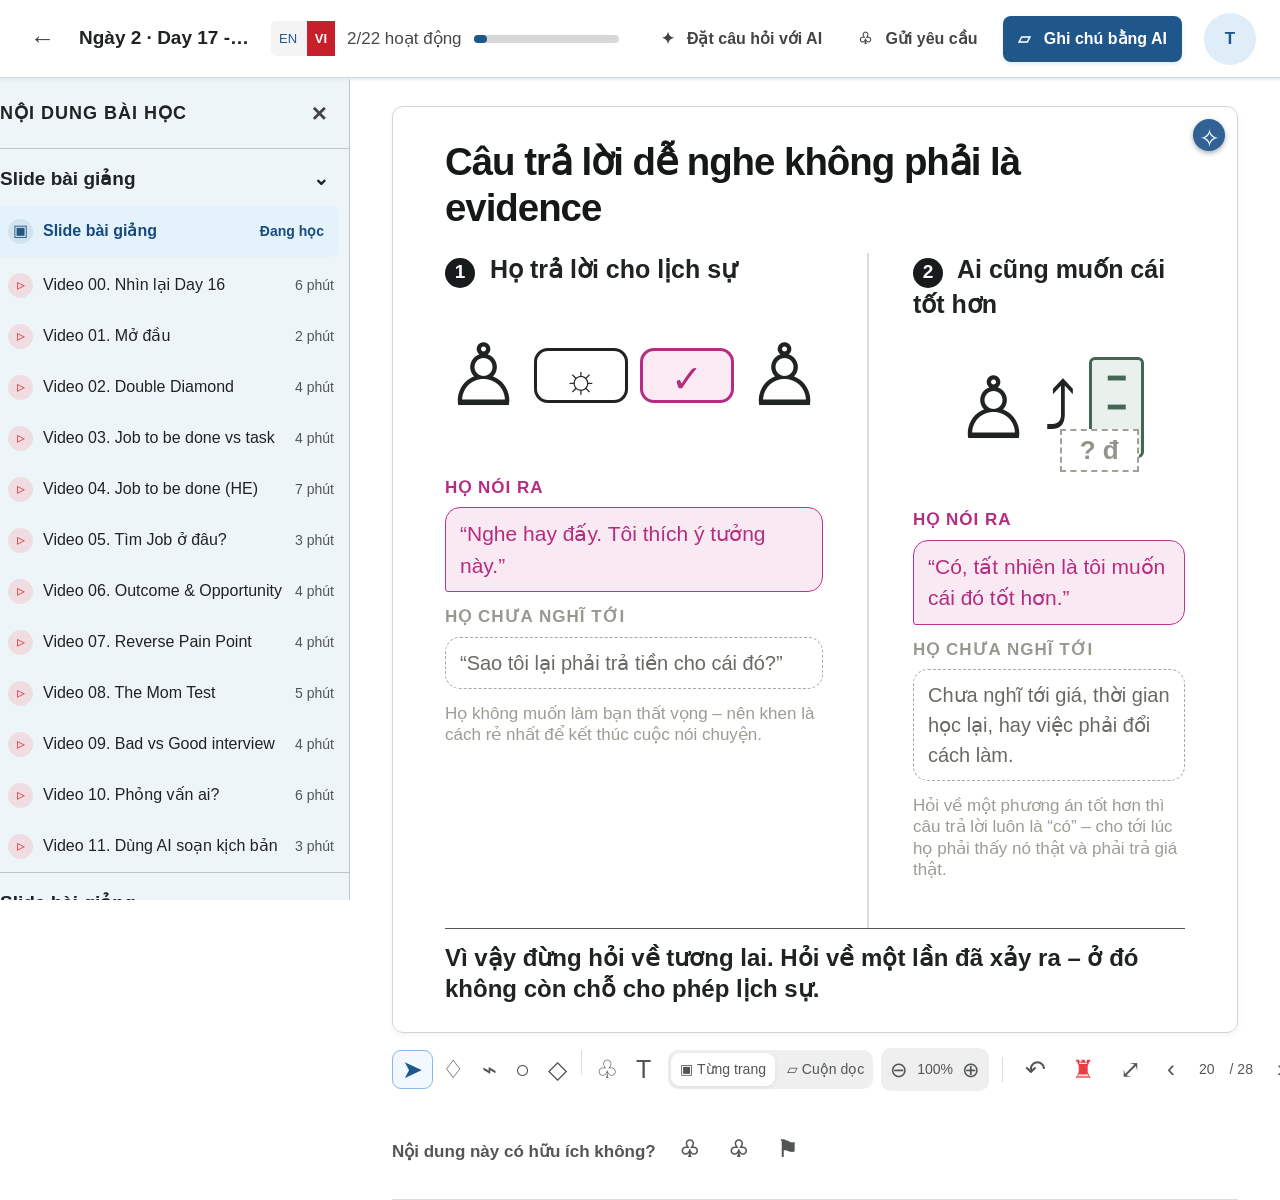
==== prototype/index.html @ ed8252b0 "Add Day 18 prototype and design documentation" ====
<!doctype html>
<html lang="vi">
<head>
  <meta charset="utf-8">
  <meta name="viewport" content="width=device-width, initial-scale=1">
  <title>VLearn · Ghi chú bằng AI</title>
  <link rel="stylesheet" href="styles.css">
</head>
<body>
  <header class="topbar">
    <button class="header-back" data-action="reset" aria-label="Quay lại">←</button>
    <a class="brand" href="#" data-action="reset">Ngày 2 · Day 17 - Track 1 - Product Discovery: Finding and Validatin...</a>
    <div class="header-actions"><span class="languages">EN <b>VI</b></span><span>2/22 hoạt động</span><span class="progress"><i></i></span><button data-action="ask-ai">✦ &nbsp; Đặt câu hỏi với AI</button><button data-action="request">♧ &nbsp; Gửi yêu cầu</button><button class="ai-notes-header" data-action="start-ai">▱ &nbsp; Ghi chú bằng AI</button><span class="avatar">T</span></div>
  </header>
  <aside class="lesson-sidebar"><div class="sidebar-title">NỘI DUNG BÀI HỌC <button data-action="sidebar" aria-label="Đóng danh mục">×</button></div><h3>Slide bài giảng <span>⌄</span></h3><div class="lesson-item selected"><span class="lesson-icon">▣</span><strong>Slide bài giảng</strong><small>Đang học</small></div><div id="lesson-list"></div><div class="sidebar-section">Slide bài giảng <span>›</span></div><div class="sidebar-section">Slide bài giảng <span>›</span></div><div class="sidebar-section">⚗ Track 1 - Day 17 – Finding and...</div></aside>
  <div class="learning-workspace">
    <article class="slide-page">
      <button class="slide-ai" data-action="ask-ai" aria-label="Đặt câu hỏi về slide với AI">✧</button>
      <h2>Câu trả lời dễ nghe không phải là evidence</h2>
      <div class="slide-columns">
        <section><h3><b>1</b> Họ trả lời cho lịch sự</h3><div class="illustration conversation"><span class="person">♙</span><span class="bubble">☼</span><span class="bubble pink">✓</span><span class="person">♙</span></div><h4>HỌ NÓI RA</h4><div class="quote">“Nghe hay đấy. Tôi thích ý tưởng này.”</div><h4 class="muted-heading">HỌ CHƯA NGHĨ TỚI</h4><div class="unspoken">“Sao tôi lại phải trả tiền cho cái đó?”</div><p>Họ không muốn làm bạn thất vọng – nên khen là cách rẻ nhất để kết thúc cuộc nói chuyện.</p></section>
        <section><h3><b>2</b> Ai cũng muốn cái tốt hơn</h3><div class="illustration improvement"><span class="person">♙</span><span class="arrow">⤴</span><span class="document">━<br>━<br>━</span><span class="question-mark">? đ</span></div><h4>HỌ NÓI RA</h4><div class="quote">“Có, tất nhiên là tôi muốn cái đó tốt hơn.”</div><h4 class="muted-heading">HỌ CHƯA NGHĨ TỚI</h4><div class="unspoken">Chưa nghĩ tới giá, thời gian học lại, hay việc phải đổi cách làm.</div><p>Hỏi về một phương án tốt hơn thì câu trả lời luôn là “có” – cho tới lúc họ phải thấy nó thật và phải trả giá thật.</p></section>
      </div><footer>Vì vậy đừng hỏi về tương lai. Hỏi về một lần đã xảy ra – ở đó không còn chỗ cho phép lịch sự.</footer>
    </article>
    <div class="slide-toolbar"><div class="drawing-tools"><button class="tool active" title="Chọn">➤</button><button class="tool" title="Bút">♢</button><button class="tool" title="Highlight">⌁</button><button class="tool" title="Hình tròn">○</button><button class="tool" title="Tẩy">◇</button><span class="divider"></span><button class="tool">♧</button><button class="tool">T</button></div><div class="view-switch"><button class="active">▣ Từng trang</button><button>▱ Cuộn dọc</button></div><div class="zoom"><button data-action="zoom-out">⊖</button><span id="zoom-label">100%</span><button data-action="zoom-in">⊕</button></div><span class="divider"></span><button class="tool" data-action="undo">↶</button><button class="tool trash" data-action="clear">♜</button><button class="tool" data-action="fullscreen">⤢</button><div class="pagination"><button data-action="prev">‹</button><span id="page-label">20</span><span>/ 28</span><button data-action="next">›</button><button class="tool">⊞</button></div><button class="notebook-button" data-action="notes">▱ Sổ ghi chú</button></div>
    <div class="helpful">Nội dung này có hữu ích không? <button data-action="like">♧</button><button data-action="dislike">♧</button><button data-action="flag">⚑</button></div>
  </div>
  <div class="notes-backdrop" data-action="close-notes"></div>
  <main class="shell notes-panel">
    <div class="notes-heading"><strong>▱ Sổ ghi chú</strong><button data-action="close-notes" aria-label="Đóng sổ ghi chú">×</button></div>
    <nav class="notebook-tabs" aria-label="Sổ ghi chú"><button data-action="library">Ghi chú đã lưu <span id="saved-count">0</span></button><button data-action="start-ai">✦ Tạo ghi chú bằng AI</button></nav>
    <section id="library" class="screen" aria-labelledby="library-title">
      <p class="eyebrow">Kho ghi chú cá nhân</p><h1 id="library-title">Ghi chú đã lưu</h1>
      <p class="lede">Xem lại những điều đã học, câu hỏi còn mở và nguồn bài học.</p>
      <input id="note-search" class="note-search" type="search" placeholder="Tìm theo tên bài hoặc nội dung" aria-label="Tìm ghi chú">
      <div id="saved-notes"></div>
    </section>
    <section id="saved-detail" class="screen" aria-labelledby="saved-title">
      <button class="back" data-action="library">← Ghi chú đã lưu</button><p class="eyebrow">Ghi chú cá nhân</p>
      <h1 id="saved-title"></h1><p id="saved-meta" class="saved-meta"></p><div id="saved-content"></div>
      <div class="actions"><button class="secondary" data-action="export-note">Tải bản Markdown</button><button class="primary" data-action="update-note">Lưu chỉnh sửa</button></div>
    </section>
    <section id="context-screen" class="screen active" aria-labelledby="context-title">
      <p class="eyebrow">Bài học vừa hoàn thành</p>
      <h1 id="context-title">AI Agent: Lập kế hoạch và sử dụng công cụ</h1>
      <p class="lede">Bạn đã để lại 4 dấu vết trong bài. Hãy tạo một ghi chú đủ ngữ cảnh để có thể tìm và dùng lại sau này.</p>

      <div class="notice neutral">
        <strong>Dấu vết AI sẽ dùng để tạo ghi chú</strong>
        <span>2 highlights · 1 điểm chưa hiểu · 1 câu hỏi cá nhân</span>
      </div>

      <div class="trace-list" aria-label="Dấu vết học tập">
        <article class="trace" data-trace="goal">
          <div><span class="tag highlight">Highlight</span><strong>Goal cho biết kết quả agent cần đạt, không phải từng bước phải làm.</strong></div>
          <small>Nguồn: Phần 1 · Goal và plan</small>
        </article>
        <article class="trace" data-trace="tool">
          <div><span class="tag highlight">Highlight</span><strong>Tool chỉ nên được gọi khi action có liên quan và điều kiện đầu vào đã đủ.</strong></div>
          <small>Nguồn: Phần 2 · Tool use</small>
        </article>
        <article class="trace" data-trace="unclear">
          <div><span class="tag unclear">Chưa hiểu</span><strong>Khi nào agent nên lập lại kế hoạch?</strong></div>
          <small>Nguồn: Phần 3 · Recovery</small>
        </article>
        <article class="trace" data-trace="question">
          <div><span class="tag question">Câu hỏi</span><strong>Làm sao để người dùng biết agent đang dựa vào bằng chứng nào?</strong></div>
          <small>Ghi chú cá nhân</small>
        </article>
      </div>

      <button class="primary" data-action="start-ai">✦ Tạo ghi chú bằng AI</button>
    </section>

    <section id="c-offer" class="screen" aria-labelledby="c-offer-title">
      <button class="back" data-action="home">← Về bối cảnh chung</button>
      <p class="eyebrow">1. Tạo nháp → 2. Kiểm tra → 3. Lưu vào Sổ ghi chú</p>
      <h1 id="c-offer-title">Tạo bản nháp ghi chú bằng AI?</h1>
      <div class="notice caution"><strong>AI sẽ dùng nội dung bài và cả 4 dấu vết.</strong><span>Bản nháp có thể nhóm sai, bỏ sót hoặc suy luận ngoài ý bạn. AI sẽ không tự lưu.</span></div>
      <ul class="data-list"><li>Nội dung bài học hiện tại</li><li>2 highlights</li><li>1 điểm “Chưa hiểu”</li><li>1 câu hỏi cá nhân</li></ul>
      <div class="actions"><button class="secondary" data-action="home">Bỏ qua</button><button class="primary" data-action="c-generate">Tạo bản nháp</button></div>
    </section>

    <section id="c-review" class="screen" aria-labelledby="c-review-title">
      <button class="back" data-action="c-back">← Quay lại</button>
      <p class="eyebrow">Bước 2 · Kiểm tra và lưu</p>
      <h1 id="c-review-title">Kiểm tra bản nháp trước khi lưu</h1>
      <div class="notice neutral"><strong>Bản nháp do AI tạo · chưa được lưu</strong><span>Đối chiếu nguồn và sửa những phần không đúng ý bạn.</span></div>
      <div class="note-block">
        <label>Tóm tắt <textarea>AI Agent nhận một goal, lập kế hoạch và gọi công cụ phù hợp để đạt kết quả. Khi gặp lỗi, agent luôn phải lập lại toàn bộ kế hoạch.</textarea></label>
        <button class="source" data-source="Phần 1 · Goal và plan; Phần 2 · Tool use">Xem 2 nguồn</button>
      </div>
      <div class="note-block uncertain">
        <label>Điểm cần kiểm tra <textarea>Agent luôn phải lập lại toàn bộ kế hoạch khi gặp lỗi.</textarea></label>
        <span class="warning">AI suy luận · nguồn không khẳng định “luôn luôn”</span>
        <button class="source" data-source="Phần 3 · Recovery">Xem nguồn</button>
      </div>
      <div class="note-block">
        <label>Câu hỏi tiếp theo <textarea>Làm sao để hiển thị bằng chứng mà agent đang sử dụng?</textarea></label>
        <button class="source" data-source="Ghi chú cá nhân của bạn">Xem nguồn</button>
      </div>
      <div class="actions"><button class="secondary" data-action="c-regenerate">Tạo lại với phạm vi hẹp hơn</button><button class="danger" data-action="discard">Hủy bản nháp</button><button class="primary" data-action="save">Xác nhận và lưu</button></div>
    </section>

    <section id="result" class="screen result" aria-labelledby="result-title">
      <span class="success-mark">✓</span><h1 id="result-title">Đã lưu ghi chú</h1>
      <p>Bản gốc và các dấu vết học tập vẫn được giữ nguyên.</p>
      <button class="primary" data-action="view-saved">Xem ghi chú vừa lưu</button>
      <button class="secondary" data-action="library">Mở kho ghi chú</button>
      <button class="secondary" data-action="close-notes">Tiếp tục học</button>
    </section>
  </main>

  <dialog id="source-dialog"><h2>Nguồn của nội dung</h2><p id="source-text"></p><button class="primary" data-action="close-dialog">Đóng</button></dialog>
  <div id="toast" role="status" aria-live="polite"></div>
  <script src="app.js"></script>
</body>
</html>
---- prototype/styles.css ----
:root { color-scheme: light; --ink:#172033; --muted:#62708a; --line:#dbe2ee; --panel:#fff; --bg:#f4f7fb; --blue:#3157d5; --blue-soft:#edf2ff; --amber:#8a5700; --amber-soft:#fff7df; --red:#aa2f3d; --green:#187653; }
* { box-sizing:border-box; }
body { margin:0; font:16px/1.5 Inter, ui-sans-serif, system-ui, -apple-system, sans-serif; color:var(--ink); background:var(--bg); }
button,input,textarea { font:inherit; }
button { cursor:pointer; }
.topbar { height:64px; display:flex; align-items:center; justify-content:space-between; padding:0 24px; background:#fff; border-bottom:1px solid var(--line); }
.brand { color:var(--ink); font-weight:800; text-decoration:none; }
.prototype-badge,.tag { border-radius:999px; padding:4px 10px; font-size:12px; font-weight:700; }
.prototype-badge { background:#eef1f6; color:var(--muted); }
.shell { width:min(860px, calc(100% - 32px)); margin:40px auto 80px; }
.screen { display:none; }
.screen.active { display:block; }
.eyebrow { color:var(--blue); font-size:13px; font-weight:800; letter-spacing:.08em; text-transform:uppercase; }
h1 { font-size:clamp(28px, 5vw, 44px); line-height:1.15; margin:8px 0 14px; }
.lede { color:var(--muted); font-size:18px; max-width:700px; }
.notice { display:flex; flex-direction:column; gap:3px; margin:24px 0; padding:16px 18px; border-radius:14px; }
.notice.neutral { background:var(--blue-soft); border:1px solid #cbd8ff; }
.notice.caution { background:var(--amber-soft); border:1px solid #f0d483; color:#60420a; }
.trace-list,.check-list { display:grid; gap:12px; }
.trace,.check-item,.note-block { background:var(--panel); border:1px solid var(--line); border-radius:14px; padding:16px; box-shadow:0 8px 22px rgba(29,48,90,.05); }
.trace div { display:flex; align-items:flex-start; gap:10px; }
.trace small,.option-card small { display:block; color:var(--muted); margin-top:6px; }
.tag.highlight { color:#3157d5; background:#edf2ff; }
.tag.unclear { color:#8a5700; background:#fff1c2; }
.tag.question { color:#6e36a7; background:#f3eaff; }
.option-picker { display:grid; gap:12px; border:0; padding:0; margin-top:30px; }
.option-picker legend { font-size:18px; font-weight:800; margin-bottom:12px; }
.option-card { display:flex; gap:16px; text-align:left; padding:18px; background:#fff; border:1px solid var(--line); border-radius:16px; color:var(--ink); }
.option-card:hover,.option-card:focus-visible { border-color:var(--blue); box-shadow:0 0 0 3px #dce5ff; }
.option-letter { display:grid; place-items:center; min-width:42px; height:42px; border-radius:12px; color:#fff; background:var(--blue); font-weight:900; }
.back { border:0; background:transparent; color:var(--blue); padding:0; margin-bottom:18px; }
.check-item { display:flex; align-items:flex-start; gap:12px; }
.check-item input { width:19px; height:19px; margin-top:3px; }
.primary,.secondary,.danger { border-radius:11px; padding:11px 16px; font-weight:750; }
.primary { border:1px solid var(--blue); background:var(--blue); color:#fff; }
.secondary { border:1px solid var(--line); background:#fff; color:var(--ink); }
.danger { border:1px solid #ecc7cc; background:#fff5f6; color:var(--red); }
#b-select > .primary { margin-top:20px; }
.note-block { margin:12px 0; }
.note-block.uncertain { border-color:#e8c76c; }
.note-block label { display:grid; gap:8px; font-weight:800; }
.note-block input,.note-block textarea,.clarify { width:100%; border:1px solid var(--line); border-radius:9px; padding:11px; color:var(--ink); background:#fbfcfe; }
.note-block textarea { min-height:82px; resize:vertical; }
.source { border:0; background:transparent; color:var(--blue); padding:8px 0 0; }
.warning { display:block; color:var(--amber); font-size:13px; font-weight:750; margin:8px 0; }
.actions { display:flex; flex-wrap:wrap; justify-content:flex-end; gap:10px; margin-top:22px; }
.data-list { background:#fff; border:1px solid var(--line); border-radius:14px; padding:16px 16px 16px 42px; }
.result { text-align:center; padding-top:80px; }
.success-mark { display:grid; place-items:center; width:64px; height:64px; margin:0 auto; border-radius:50%; background:#e3f6ee; color:var(--green); font-size:32px; font-weight:900; }
dialog { width:min(480px, calc(100% - 32px)); border:0; border-radius:16px; padding:24px; box-shadow:0 24px 80px rgba(15,29,60,.24); }
dialog::backdrop { background:rgba(16,26,46,.45); }
#toast { position:fixed; right:20px; bottom:20px; padding:12px 16px; border-radius:10px; background:#172033; color:#fff; opacity:0; transform:translateY(12px); transition:.2s; pointer-events:none; }
#toast.show { opacity:1; transform:translateY(0); }
@media (max-width:600px) { .topbar { padding:0 16px; } .shell { margin-top:24px; } .actions > button { width:100%; } }

/* VLearn lesson player, reconstructed from the supplied reference. */
.ai-entry { display:flex; align-items:center; gap:18px; background:#f0f7ff; border:1px solid #c7dbef; border-radius:12px; padding:22px 26px; margin:0 auto 22px; max-width:1460px; }
.ai-entry-icon { display:grid; place-items:center; width:52px; height:52px; flex-shrink:0; border-radius:14px; background:#dceafa; color:#20578b; font-size:30px; }
.completed-label { color:#28725c; font-size:11px; letter-spacing:.07em; font-weight:700; }.ai-entry h2 { font-size:22px; margin:4px 0; }.ai-entry p { color:#59697b; font-size:14px; margin:0; }.ai-entry>.primary { margin-left:auto; flex-shrink:0; padding:14px 20px; font-size:16px; }.ai-entry>.primary span { margin-left:12px; }
@media(max-width:1000px) { .ai-entry { flex-wrap:wrap; }.ai-entry>.primary { width:100%; margin:0; } }
.notebook-tabs { display:flex; gap:8px; margin-bottom:24px; }.notebook-tabs button { padding:10px 14px; border:1px solid #d6dadd; border-radius:8px; background:#f0f6fb; color:#20578b; }.notebook-tabs span { padding:2px 7px; background:#dcebf7; border-radius:12px; margin-left:5px; }
.note-search { width:100%; padding:12px; border:1px solid #d6dadd; border-radius:9px; margin:8px 0 18px; }.saved-note-card { display:block; width:100%; text-align:left; padding:18px; border:1px solid #d6dadd; border-radius:12px; background:white; margin-bottom:12px; }.saved-note-card strong { display:block; font-size:17px; color:#202323; }.saved-note-card small,.saved-meta { display:block; color:#727779; margin-top:8px; font-size:13px; }.saved-note-card p { color:#555; line-height:1.5; }.saved-note-card span { color:#20578b; font-size:14px; }.empty-library { padding:32px 20px; text-align:center; color:#727779; border:1px dashed #cad3db; border-radius:12px; }.result>button { margin:6px; }
:root { --blue:#20578b; --blue-soft:#edf5fb; --ink:#202323; --muted:#727779; --line:#d6dadd; --bg:#fff; }
body { font-family:Arial, Helvetica, sans-serif; overflow-x:hidden; }
button { transition:background .15s; }
button:hover { filter:brightness(.97); }
.topbar { height:78px; position:fixed; inset:0 0 auto; z-index:20; gap:18px; padding:0 24px; box-shadow:0 1px 3px #d7dfe7; }
.header-back { background:none; border:0; font-size:25px; color:#444; }
.brand { font-size:19px; overflow:hidden; text-overflow:ellipsis; white-space:nowrap; flex:1; }
.header-actions { display:flex; align-items:center; gap:12px; white-space:nowrap; color:#494949; font-size:17px; }
.header-actions button { background:none; border:0; font-weight:600; color:#444; font-size:16px; margin-left:12px; }
.header-actions .ai-notes-header { background:#20578b; color:#fff; padding:11px 15px; border-radius:8px; margin-left:8px; box-shadow:0 2px 4px #20578b20; }
.header-actions .ai-notes-header:hover { background:#17446e; }
.languages { background:#f4f4f4; border-radius:5px; color:#245c91; font-size:13px; padding-left:8px; }
.languages b { display:inline-block; background:#c7202b; color:white; padding:8px; margin-left:6px; }
.progress { width:145px; height:8px; background:#d8d8d8; border-radius:10px; margin-right:12px; }
.progress i { display:block; width:9%; height:100%; background:#20578b; border-radius:10px; }
.avatar { display:grid; place-items:center; width:52px; height:52px; border-radius:50%; background:#dfedf9; color:#20578b; font-weight:700; margin-left:10px; }
.lesson-sidebar { position:fixed; left:0; top:79px; bottom:0; width:350px; background:#eef5f8; border-right:1px solid #bfc7ca; overflow:auto; z-index:10; scrollbar-color:#b2b8b9 transparent; scrollbar-width:thin; }
.sidebar-title { display:flex; justify-content:space-between; align-items:center; padding:14px 16px 14px 0; font-size:18px; letter-spacing:1px; font-weight:800; border-bottom:1px solid #bcc6ca; }
.sidebar-title button,.notes-heading button { border:0; background:none; font-size:26px; color:#444; }
.lesson-sidebar h3 { margin:0; padding:16px 20px 12px 0; font-size:19px; }
.lesson-sidebar h3 span,.sidebar-section span { float:right; }
.lesson-item { display:flex; align-items:center; gap:10px; padding:13px 15px 13px 8px; font-size:16px; white-space:nowrap; }
.lesson-item .lesson-name { overflow:hidden; text-overflow:ellipsis; flex:1; }
.lesson-item small { margin-left:auto; font-size:14px; color:#505659; }
.lesson-icon { display:grid; place-items:center; width:25px; height:25px; border-radius:50%; background:#efdde1; color:#e4414c; flex-shrink:0; }
.selected { margin:0 10px 3px 0; background:#e4f2fc; border-radius:0 8px 8px 0; color:#174b7e; }
.selected .lesson-icon { color:#245781; background:#d1e3ee; }
.selected small { color:#174b7e; font-weight:bold; }
.sidebar-section { border-top:1px solid #bac5ca; padding:16px 22px 16px 0; font-size:19px; font-weight:700; }
.learning-workspace { margin:78px 0 0 350px; padding:28px 42px 0; }
.slide-page { position:relative; border:1px solid #d5d5d5; border-radius:11px; padding:32px 52px 28px; box-shadow:0 2px 6px #0000000c; max-width:1460px; margin:auto; }
.slide-page h2 { font-size:clamp(28px,3vw,47px); line-height:1.2; letter-spacing:-1px; margin:0 0 22px; color:#151818; }
.slide-ai { position:absolute; right:12px; top:12px; width:32px; height:32px; border:0; border-radius:50%; background:#306296; color:#fff; font-size:25px; box-shadow:0 2px 5px #aaa; }
.slide-columns { display:grid; grid-template-columns:1fr 1fr; gap:44px; }
.slide-columns section+section { border-left:2px solid #deded9; padding-left:44px; }
.slide-columns h3 { font-size:25px; line-height:1.3; margin:0; }
.slide-columns h3 b { display:inline-grid; place-items:center; width:30px; height:30px; background:#171b1c; color:white; border-radius:50%; font-size:19px; margin-right:8px; }
.illustration { height:175px; display:flex; align-items:center; justify-content:center; gap:12px; position:relative; }
.person { font-size:86px; font-weight:normal; line-height:1; }
.bubble { border:3px solid #222; border-radius:14px; width:94px; height:55px; display:grid; place-items:center; font-size:38px; }
.bubble.pink { border-color:#b62c80; background:#f9eaf3; color:#b62c80; }
.arrow { font-size:65px; }.document { border:3px solid #426752; border-radius:6px; background:#eaf1ed; color:#426752; padding:4px 16px; font-size:29px; line-height:1; }
.question-mark { position:absolute; bottom:23px; right:17%; border:2px dashed #a0a097; color:#92958b; background:white; padding:0 18px; font-size:26px; font-weight:700; }
.slide-columns h4 { font-size:17px; color:#b62c80; letter-spacing:1px; margin:12px 0 7px; }
.quote { background:#f9e9f3; border:1.5px solid #be348a; border-radius:15px 15px 15px 3px; padding:10px 14px; color:#b62c80; font-size:21px; }
.slide-columns .muted-heading { color:#97998f; }
.unspoken { border:1.5px dashed #a8aaa0; border-radius:15px; padding:10px 14px; font-size:20px; color:#686b63; min-height:51px; }
.slide-columns p { color:#9b9e93; font-size:17px; line-height:1.25; margin:14px 0 48px; }
.slide-page footer { border-top:1.5px solid #565959; padding-top:13px; font-size:24px; font-weight:700; line-height:1.3; }
.slide-toolbar { display:flex; align-items:center; gap:8px; max-width:1460px; margin:12px auto 0; white-space:nowrap; color:#555; }
.slide-toolbar button,.helpful button { background:none; border:0; color:#515555; padding:6px 9px; font-size:17px; }
.drawing-tools { display:flex; }.slide-toolbar .tool { font-size:25px; line-height:1; }.tool.active { border:1px solid #83b9eb; background:#f1f8ff; border-radius:9px; color:#20578b; }
.divider { height:25px; border-left:1px solid #ddd; margin:0 5px; }.view-switch,.zoom { background:#efeff0; border-radius:10px; display:flex; align-items:center; }.view-switch button { font-size:14px; }.view-switch .active { background:white; border-radius:9px; margin:3px; box-shadow:0 1px 4px #ddd; }.zoom button { font-size:21px; }.zoom span { font-size:14px; }.slide-toolbar .trash { color:#eb3b45; }.pagination { display:flex; align-items:center; gap:15px; margin-left:auto; font-size:14px; }.pagination button { font-size:24px; }.slide-toolbar .notebook-button { font-size:15px; margin-left:6px; }
.helpful { padding:26px 0; margin-top:7px; border-bottom:1px solid #ddd; color:#555; font-size:17px; font-weight:600; }.helpful button { font-size:23px; margin-left:10px; }
.notes-backdrop { display:none; position:fixed; inset:78px 0 0; background:#132b4326; z-index:29; }
.notes-panel { display:none; position:fixed; inset:78px 0 0 auto; width:560px; max-width:100%; margin:0; padding:0 24px 32px; background:#fff; overflow:auto; z-index:30; box-shadow:-6px 0 24px #142c4820; }
body.notes-open .notes-panel,body.notes-open .notes-backdrop { display:block; }
.notes-heading { display:flex; justify-content:space-between; align-items:center; position:sticky; top:0; padding:15px 0; background:white; z-index:2; border-bottom:1px solid var(--line); margin-bottom:24px; font-size:20px; }
.notes-panel h1 { font-size:27px; }.notes-panel .lede { font-size:16px; }.notes-panel .eyebrow { font-size:11px; }.notes-panel .trace div { display:block; }.notes-panel .tag { display:inline-block; margin-bottom:5px; }.notes-panel .trace strong { display:block; font-weight:500; }.notes-panel .notice { font-size:14px; }.notes-panel .actions { justify-content:flex-start; }.notes-panel .actions button { font-size:13px; }.notes-panel .result { padding-top:55px; }
body.sidebar-hidden .lesson-sidebar { display:none; }body.sidebar-hidden .learning-workspace { margin-left:0; }
@media(min-width:1800px) { .lesson-sidebar { width:405px; }.learning-workspace { margin-left:405px; padding:30px 70px; }.slide-page { padding:38px 65px; }.illustration { height:200px; }.slide-columns p { margin-bottom:70px; } }
@media(max-width:1200px) { .lesson-sidebar { width:280px; }.learning-workspace { margin-left:280px; padding:24px; }.header-actions .progress,.header-actions>span:not(.avatar):not(.languages) { display:none; }.brand { font-size:16px; }.slide-page { padding:26px; }.slide-columns { gap:24px; }.slide-columns section+section { padding-left:24px; }.slide-columns h3 { font-size:20px; }.slide-columns p { margin-bottom:24px; }.quote,.unspoken { font-size:17px; }.drawing-tools { display:none; }.slide-page footer { font-size:20px; } }
@media(max-width:760px) { .lesson-sidebar { display:none; }.learning-workspace { margin-left:0; padding:16px; }.header-actions button,.languages { display:none; }.topbar { padding:0 12px; gap:8px; }.slide-columns { grid-template-columns:1fr; }.slide-columns section+section { border-left:0; border-top:1px solid #ddd; padding:20px 0 0; }.slide-toolbar { flex-wrap:wrap; }.view-switch { display:none; }.notes-panel { width:100%; }.slide-page h2 { font-size:29px; } }
@media(max-width:760px) { .header-actions .ai-notes-header { display:block; font-size:13px; padding:10px; }.header-actions .avatar { display:none; } }
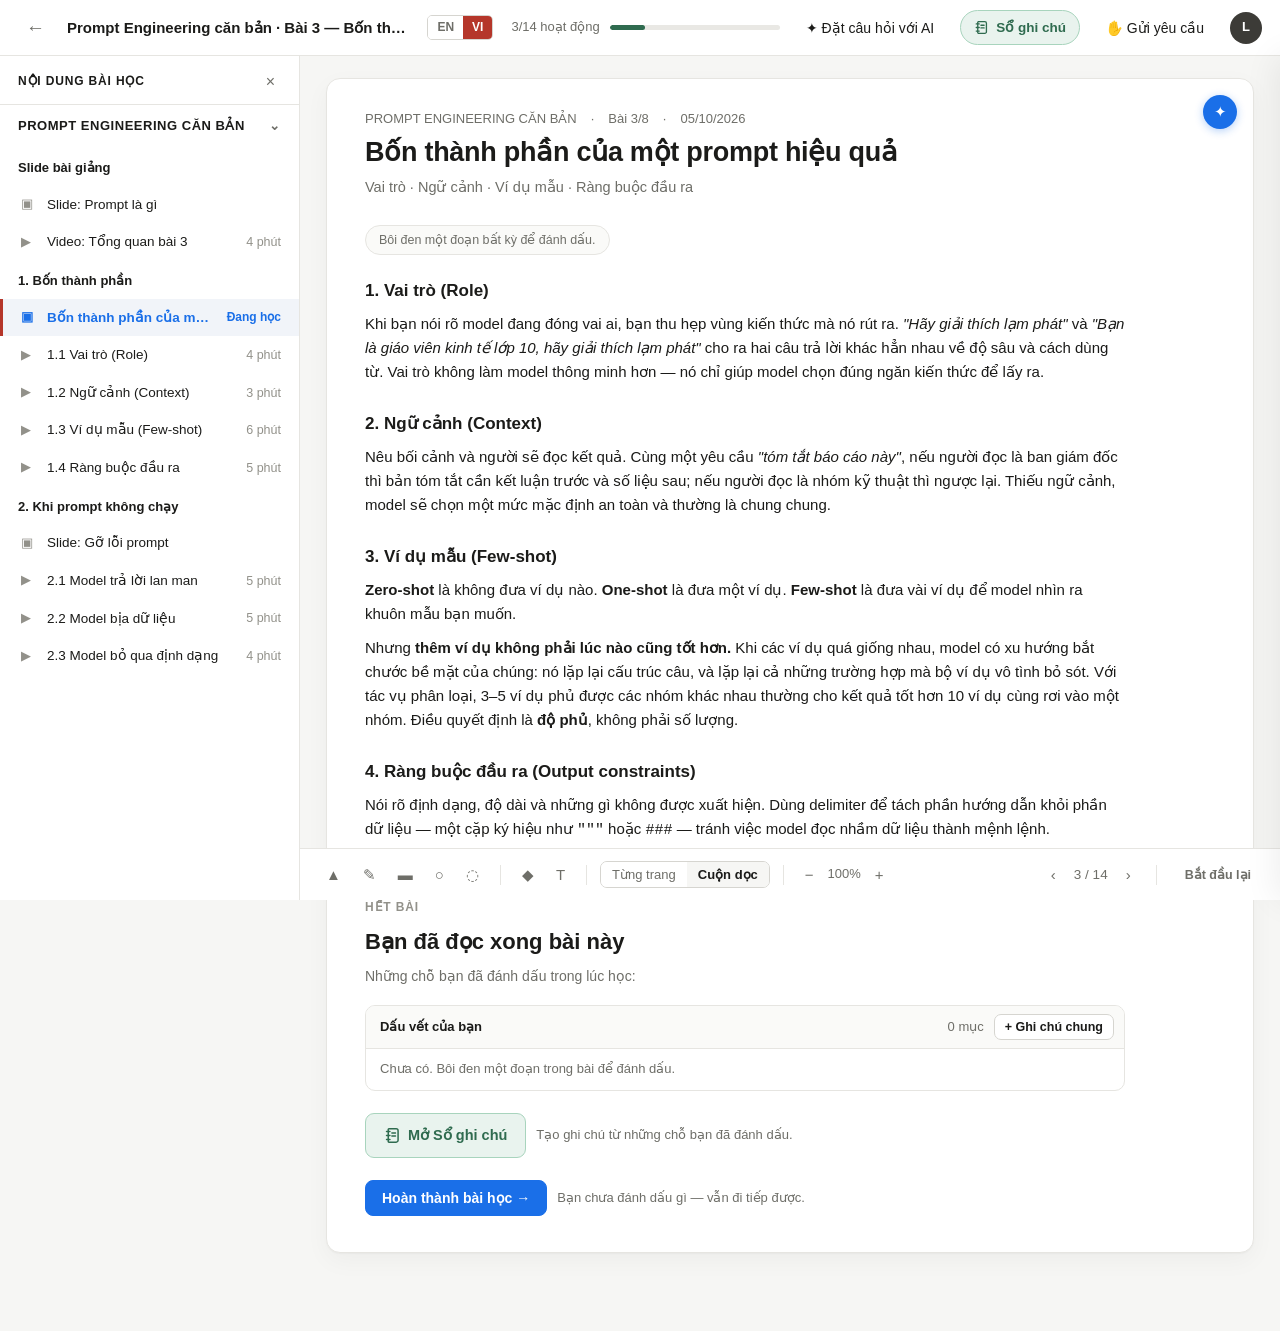
==== commit a361f187: "Merge Option B and C with test findings" ====
--- a/prototype/index.html
+++ b/prototype/index.html
@@ -1,118 +1,312 @@
 <!doctype html>
 <html lang="vi">
 <head>
-  <meta charset="utf-8">
-  <meta name="viewport" content="width=device-width, initial-scale=1">
-  <title>VLearn · Ghi chú bằng AI</title>
-  <link rel="stylesheet" href="styles.css">
+<meta charset="utf-8">
+<meta name="viewport" content="width=device-width, initial-scale=1">
+<title>VLearn — Bốn thành phần của một prompt hiệu quả</title>
+<link rel="stylesheet" href="shared.css">
 </head>
 <body>
-  <header class="topbar">
-    <button class="header-back" data-action="reset" aria-label="Quay lại">←</button>
-    <a class="brand" href="#" data-action="reset">Ngày 2 · Day 17 - Track 1 - Product Discovery: Finding and Validatin...</a>
-    <div class="header-actions"><span class="languages">EN <b>VI</b></span><span>2/22 hoạt động</span><span class="progress"><i></i></span><button data-action="ask-ai">✦ &nbsp; Đặt câu hỏi với AI</button><button data-action="request">♧ &nbsp; Gửi yêu cầu</button><button class="ai-notes-header" data-action="start-ai">▱ &nbsp; Ghi chú bằng AI</button><span class="avatar">T</span></div>
-  </header>
-  <aside class="lesson-sidebar"><div class="sidebar-title">NỘI DUNG BÀI HỌC <button data-action="sidebar" aria-label="Đóng danh mục">×</button></div><h3>Slide bài giảng <span>⌄</span></h3><div class="lesson-item selected"><span class="lesson-icon">▣</span><strong>Slide bài giảng</strong><small>Đang học</small></div><div id="lesson-list"></div><div class="sidebar-section">Slide bài giảng <span>›</span></div><div class="sidebar-section">Slide bài giảng <span>›</span></div><div class="sidebar-section">⚗ Track 1 - Day 17 – Finding and...</div></aside>
-  <div class="learning-workspace">
-    <article class="slide-page">
-      <button class="slide-ai" data-action="ask-ai" aria-label="Đặt câu hỏi về slide với AI">✧</button>
-      <h2>Câu trả lời dễ nghe không phải là evidence</h2>
-      <div class="slide-columns">
-        <section><h3><b>1</b> Họ trả lời cho lịch sự</h3><div class="illustration conversation"><span class="person">♙</span><span class="bubble">☼</span><span class="bubble pink">✓</span><span class="person">♙</span></div><h4>HỌ NÓI RA</h4><div class="quote">“Nghe hay đấy. Tôi thích ý tưởng này.”</div><h4 class="muted-heading">HỌ CHƯA NGHĨ TỚI</h4><div class="unspoken">“Sao tôi lại phải trả tiền cho cái đó?”</div><p>Họ không muốn làm bạn thất vọng – nên khen là cách rẻ nhất để kết thúc cuộc nói chuyện.</p></section>
-        <section><h3><b>2</b> Ai cũng muốn cái tốt hơn</h3><div class="illustration improvement"><span class="person">♙</span><span class="arrow">⤴</span><span class="document">━<br>━<br>━</span><span class="question-mark">? đ</span></div><h4>HỌ NÓI RA</h4><div class="quote">“Có, tất nhiên là tôi muốn cái đó tốt hơn.”</div><h4 class="muted-heading">HỌ CHƯA NGHĨ TỚI</h4><div class="unspoken">Chưa nghĩ tới giá, thời gian học lại, hay việc phải đổi cách làm.</div><p>Hỏi về một phương án tốt hơn thì câu trả lời luôn là “có” – cho tới lúc họ phải thấy nó thật và phải trả giá thật.</p></section>
-      </div><footer>Vì vậy đừng hỏi về tương lai. Hỏi về một lần đã xảy ra – ở đó không còn chỗ cho phép lịch sự.</footer>
-    </article>
-    <div class="slide-toolbar"><div class="drawing-tools"><button class="tool active" title="Chọn">➤</button><button class="tool" title="Bút">♢</button><button class="tool" title="Highlight">⌁</button><button class="tool" title="Hình tròn">○</button><button class="tool" title="Tẩy">◇</button><span class="divider"></span><button class="tool">♧</button><button class="tool">T</button></div><div class="view-switch"><button class="active">▣ Từng trang</button><button>▱ Cuộn dọc</button></div><div class="zoom"><button data-action="zoom-out">⊖</button><span id="zoom-label">100%</span><button data-action="zoom-in">⊕</button></div><span class="divider"></span><button class="tool" data-action="undo">↶</button><button class="tool trash" data-action="clear">♜</button><button class="tool" data-action="fullscreen">⤢</button><div class="pagination"><button data-action="prev">‹</button><span id="page-label">20</span><span>/ 28</span><button data-action="next">›</button><button class="tool">⊞</button></div><button class="notebook-button" data-action="notes">▱ Sổ ghi chú</button></div>
-    <div class="helpful">Nội dung này có hữu ích không? <button data-action="like">♧</button><button data-action="dislike">♧</button><button data-action="flag">⚑</button></div>
+<script src="fixture.js"></script>
+<script src="shared.js"></script>
+<script>
+/* ===========================================================
+   MÀN 1 — COMMON CONTEXT. Giống hệt nhau cho cả B và C.
+
+   Learner TỰ đánh dấu trong lúc đọc: bôi đen một đoạn rồi chọn
+   Highlight / Chưa hiểu / Câu hỏi / Ghi chú.
+
+   Bộ dấu vết tạo ra được lưu vào sessionStorage và dùng chung
+   cho CẢ HAI option — learner chỉ đánh dấu một lần, nên B và C
+   vẫn ăn đúng một input (Comparison Contract).
+
+   Facilitator điều khiển hoàn toàn bằng tham số URL — không có
+   nút chọn option nào hiện trên màn hình:
+
+     index.html?opt=b      → đi tới "Cùng tổ chức"
+     index.html?opt=c      → đi tới "Nháp sẵn"      (mặc định: b)
+     &fresh=1              → xoá hết dấu vết, dùng khi đổi tester
+     &demo=1               → nạp sẵn bộ dấu vết mẫu để nhóm diễn tập
+   =========================================================== */
+
+const params = new URLSearchParams(location.search);
+const OPT = params.get('opt') === 'c' ? 'c' : 'b';
+
+/* Dấu vết được GIỮ LẠI khi quay về Màn 1.
+   Lý do: tester chạy option thứ hai phải dùng ĐÚNG bộ dấu vết đã tạo ở lượt đầu,
+   nếu không thì B và C ăn input khác nhau và không còn so sánh được. */
+if (params.get('fresh') === '1') setTraces([]);
+if (params.get('demo') === '1' && !getTraces().length) DEMO_TRACES.forEach(t => addTrace({ ...t }));
+const restored = getTraces().length > 0;
+
+const main = chrome({
+  progress: '3/14 hoạt động', pct: 21,
+  notebook: { href: `option-${OPT}.html` }   // vào Sổ ghi chú bất cứ lúc nào
+});
+
+main.innerHTML = `
+<div class="vl-card">
+  <button class="vl-ai-fab" title="Trợ lý AI">✦</button>
+
+  <div class="lesson-meta"><span>${COURSE.name}</span><span>·</span><span>${COURSE.lessonNo}</span><span>·</span><span>${COURSE.date}</span></div>
+  <h1 class="lesson-h1">${COURSE.title}</h1>
+  <p class="lesson-sub">${COURSE.subtitle}</p>
+
+  <div class="mark-hint">${restored
+    ? 'Bài bạn vừa học, cùng những chỗ bạn đã đánh dấu. Bôi đen để đánh dấu thêm.'
+    : 'Bôi đen một đoạn bất kỳ để đánh dấu.'}</div>
+
+  <div id="lesson">
+    ${SECTIONS.map(s => `
+      <div class="sec${s.hard ? ' hard' : ''}" id="${s.id}" data-sec="${s.id}">
+        <h2>${s.no}. ${s.title}</h2>
+        ${s.html}
+      </div>`).join('')}
   </div>
-  <div class="notes-backdrop" data-action="close-notes"></div>
-  <main class="shell notes-panel">
-    <div class="notes-heading"><strong>▱ Sổ ghi chú</strong><button data-action="close-notes" aria-label="Đóng sổ ghi chú">×</button></div>
-    <nav class="notebook-tabs" aria-label="Sổ ghi chú"><button data-action="library">Ghi chú đã lưu <span id="saved-count">0</span></button><button data-action="start-ai">✦ Tạo ghi chú bằng AI</button></nav>
-    <section id="library" class="screen" aria-labelledby="library-title">
-      <p class="eyebrow">Kho ghi chú cá nhân</p><h1 id="library-title">Ghi chú đã lưu</h1>
-      <p class="lede">Xem lại những điều đã học, câu hỏi còn mở và nguồn bài học.</p>
-      <input id="note-search" class="note-search" type="search" placeholder="Tìm theo tên bài hoặc nội dung" aria-label="Tìm ghi chú">
-      <div id="saved-notes"></div>
-    </section>
-    <section id="saved-detail" class="screen" aria-labelledby="saved-title">
-      <button class="back" data-action="library">← Ghi chú đã lưu</button><p class="eyebrow">Ghi chú cá nhân</p>
-      <h1 id="saved-title"></h1><p id="saved-meta" class="saved-meta"></p><div id="saved-content"></div>
-      <div class="actions"><button class="secondary" data-action="export-note">Tải bản Markdown</button><button class="primary" data-action="update-note">Lưu chỉnh sửa</button></div>
-    </section>
-    <section id="context-screen" class="screen active" aria-labelledby="context-title">
-      <p class="eyebrow">Bài học vừa hoàn thành</p>
-      <h1 id="context-title">AI Agent: Lập kế hoạch và sử dụng công cụ</h1>
-      <p class="lede">Bạn đã để lại 4 dấu vết trong bài. Hãy tạo một ghi chú đủ ngữ cảnh để có thể tìm và dùng lại sau này.</p>
-
-      <div class="notice neutral">
-        <strong>Dấu vết AI sẽ dùng để tạo ghi chú</strong>
-        <span>2 highlights · 1 điểm chưa hiểu · 1 câu hỏi cá nhân</span>
-      </div>
-
-      <div class="trace-list" aria-label="Dấu vết học tập">
-        <article class="trace" data-trace="goal">
-          <div><span class="tag highlight">Highlight</span><strong>Goal cho biết kết quả agent cần đạt, không phải từng bước phải làm.</strong></div>
-          <small>Nguồn: Phần 1 · Goal và plan</small>
-        </article>
-        <article class="trace" data-trace="tool">
-          <div><span class="tag highlight">Highlight</span><strong>Tool chỉ nên được gọi khi action có liên quan và điều kiện đầu vào đã đủ.</strong></div>
-          <small>Nguồn: Phần 2 · Tool use</small>
-        </article>
-        <article class="trace" data-trace="unclear">
-          <div><span class="tag unclear">Chưa hiểu</span><strong>Khi nào agent nên lập lại kế hoạch?</strong></div>
-          <small>Nguồn: Phần 3 · Recovery</small>
-        </article>
-        <article class="trace" data-trace="question">
-          <div><span class="tag question">Câu hỏi</span><strong>Làm sao để người dùng biết agent đang dựa vào bằng chứng nào?</strong></div>
-          <small>Ghi chú cá nhân</small>
-        </article>
-      </div>
-
-      <button class="primary" data-action="start-ai">✦ Tạo ghi chú bằng AI</button>
-    </section>
-
-    <section id="c-offer" class="screen" aria-labelledby="c-offer-title">
-      <button class="back" data-action="home">← Về bối cảnh chung</button>
-      <p class="eyebrow">1. Tạo nháp → 2. Kiểm tra → 3. Lưu vào Sổ ghi chú</p>
-      <h1 id="c-offer-title">Tạo bản nháp ghi chú bằng AI?</h1>
-      <div class="notice caution"><strong>AI sẽ dùng nội dung bài và cả 4 dấu vết.</strong><span>Bản nháp có thể nhóm sai, bỏ sót hoặc suy luận ngoài ý bạn. AI sẽ không tự lưu.</span></div>
-      <ul class="data-list"><li>Nội dung bài học hiện tại</li><li>2 highlights</li><li>1 điểm “Chưa hiểu”</li><li>1 câu hỏi cá nhân</li></ul>
-      <div class="actions"><button class="secondary" data-action="home">Bỏ qua</button><button class="primary" data-action="c-generate">Tạo bản nháp</button></div>
-    </section>
-
-    <section id="c-review" class="screen" aria-labelledby="c-review-title">
-      <button class="back" data-action="c-back">← Quay lại</button>
-      <p class="eyebrow">Bước 2 · Kiểm tra và lưu</p>
-      <h1 id="c-review-title">Kiểm tra bản nháp trước khi lưu</h1>
-      <div class="notice neutral"><strong>Bản nháp do AI tạo · chưa được lưu</strong><span>Đối chiếu nguồn và sửa những phần không đúng ý bạn.</span></div>
-      <div class="note-block">
-        <label>Tóm tắt <textarea>AI Agent nhận một goal, lập kế hoạch và gọi công cụ phù hợp để đạt kết quả. Khi gặp lỗi, agent luôn phải lập lại toàn bộ kế hoạch.</textarea></label>
-        <button class="source" data-source="Phần 1 · Goal và plan; Phần 2 · Tool use">Xem 2 nguồn</button>
-      </div>
-      <div class="note-block uncertain">
-        <label>Điểm cần kiểm tra <textarea>Agent luôn phải lập lại toàn bộ kế hoạch khi gặp lỗi.</textarea></label>
-        <span class="warning">AI suy luận · nguồn không khẳng định “luôn luôn”</span>
-        <button class="source" data-source="Phần 3 · Recovery">Xem nguồn</button>
-      </div>
-      <div class="note-block">
-        <label>Câu hỏi tiếp theo <textarea>Làm sao để hiển thị bằng chứng mà agent đang sử dụng?</textarea></label>
-        <button class="source" data-source="Ghi chú cá nhân của bạn">Xem nguồn</button>
-      </div>
-      <div class="actions"><button class="secondary" data-action="c-regenerate">Tạo lại với phạm vi hẹp hơn</button><button class="danger" data-action="discard">Hủy bản nháp</button><button class="primary" data-action="save">Xác nhận và lưu</button></div>
-    </section>
-
-    <section id="result" class="screen result" aria-labelledby="result-title">
-      <span class="success-mark">✓</span><h1 id="result-title">Đã lưu ghi chú</h1>
-      <p>Bản gốc và các dấu vết học tập vẫn được giữ nguyên.</p>
-      <button class="primary" data-action="view-saved">Xem ghi chú vừa lưu</button>
-      <button class="secondary" data-action="library">Mở kho ghi chú</button>
-      <button class="secondary" data-action="close-notes">Tiếp tục học</button>
-    </section>
-  </main>
-
-  <dialog id="source-dialog"><h2>Nguồn của nội dung</h2><p id="source-text"></p><button class="primary" data-action="close-dialog">Đóng</button></dialog>
-  <div id="toast" role="status" aria-live="polite"></div>
-  <script src="app.js"></script>
+
+  <hr style="border:0;border-top:1px solid var(--border);margin:30px 0 24px;max-width:760px">
+
+  <div class="step-head">
+    <div class="step-kicker">HẾT BÀI</div>
+    <h1>Bạn đã đọc xong bài này</h1>
+    <p>Những chỗ bạn đã đánh dấu trong lúc học:</p>
+  </div>
+
+  <div id="traceList"></div>
+
+  <div class="actions" id="noteCta"></div>
+
+  <div class="actions" id="go"></div>
+</div>
+
+<div class="mark-bar" id="markBar">
+  <button data-k="hl"><i class="sw hl"></i>Highlight</button>
+  <button data-k="un"><i class="sw un"></i>Chưa hiểu</button>
+  <button data-k="qs"><i class="sw qs"></i>Câu hỏi</button>
+  <button data-k="nt"><i class="sw nt"></i>Ghi chú</button>
+</div>`;
+
+/* ===========================================================
+   Chọn văn bản → thanh công cụ đánh dấu
+   =========================================================== */
+
+const bar = document.getElementById('markBar');
+const lesson = document.getElementById('lesson');
+let pending = null;   // { range, secId, text }
+
+function hideBar() { bar.classList.remove('on'); pending = null; }
+
+document.addEventListener('mouseup', e => {
+  if (bar.contains(e.target)) return;
+  const sel = window.getSelection();
+  const text = sel && !sel.isCollapsed ? sel.toString().trim() : '';
+  if (!text || text.length < 3) { hideBar(); return; }
+
+  const range = sel.getRangeAt(0);
+  const host = range.commonAncestorContainer.nodeType === 1
+    ? range.commonAncestorContainer
+    : range.commonAncestorContainer.parentElement;
+  const sec = host && host.closest ? host.closest('[data-sec]') : null;
+  if (!sec || !lesson.contains(sec)) { hideBar(); return; }
+
+  pending = { range: range.cloneRange(), secId: sec.dataset.sec, text };
+
+  const r = range.getBoundingClientRect();
+  bar.classList.add('on');
+  const bw = bar.offsetWidth || 340;
+  bar.style.left = Math.max(12, Math.min(window.innerWidth - bw - 12, r.left + r.width / 2 - bw / 2)) + 'px';
+  bar.style.top = (r.top + window.scrollY - bar.offsetHeight - 10) + 'px';
+});
+
+document.addEventListener('scroll', hideBar, true);
+
+bar.querySelectorAll('button').forEach(b => b.onclick = () => {
+  if (!pending) return;
+  const kind = b.dataset.k;
+  const { range, secId, text } = pending;
+
+  if (kind === 'hl' || kind === 'un') {
+    paint(range, kind, text, secId);
+  } else {
+    /* Câu hỏi / Ghi chú: đoạn bôi đen là chỗ neo, learner gõ nội dung */
+    paint(range, kind, text, secId, true);
+  }
+  window.getSelection().removeAllRanges();
+  hideBar();
+});
+
+/* Bọc đoạn đã chọn và ghi dấu vết */
+function paint(range, kind, text, secId, askText) {
+  let rec;
+  if (askText) {
+    openComposer(kind, secId, text, range);
+    return;
+  }
+  rec = addTrace({ kind, secId, text });
+  wrap(range, kind, rec.id);
+  renderTraces();
+}
+
+function wrap(range, kind, id) {
+  const span = document.createElement(kind === 'hl' ? 'mark' : 'span');
+  span.className = kind === 'hl' ? 'hl' : (kind === 'un' ? 'unclear' : 'anchor');
+  span.dataset.tid = id;
+  try {
+    span.appendChild(range.extractContents());
+    range.insertNode(span);
+    const tag = document.createElement('span');
+    tag.className = 'trace-tag' + (kind === 'hl' ? ' h' : '');
+    tag.textContent = id;
+    span.after(tag);
+    tag.dataset.tid = id;
+  } catch (err) {
+    /* Chọn vắt qua nhiều đoạn — vẫn ghi dấu vết, chỉ không tô được */
+  }
+}
+
+function wipe() {
+  getTraces().forEach(t => unwrap(t.id));
+  setTraces([]);
+}
+
+function unwrap(id) {
+  document.querySelectorAll(`[data-tid="${id}"]`).forEach(el => {
+    if (el.classList.contains('trace-tag')) { el.remove(); return; }
+    const p = el.parentNode;
+    while (el.firstChild) p.insertBefore(el.firstChild, el);
+    p.removeChild(el);
+    p.normalize();
+  });
+}
+
+/* ---------- Ô gõ câu hỏi / ghi chú ---------- */
+
+function openComposer(kind, secId, anchorText, range) {
+  const sec = secId ? document.getElementById(secId) : null;
+  const box = document.createElement('div');
+  box.className = 'composer';
+  box.innerHTML = `
+    <div class="cm-head">${kind === 'qs' ? 'Viết câu hỏi của bạn' : 'Viết ghi chú ngắn'}
+      ${anchorText ? `<span class="muted small">· về “${esc(anchorText.slice(0, 60))}${anchorText.length > 60 ? '…' : ''}”</span>` : ''}</div>
+    <textarea rows="2" placeholder="${kind === 'qs' ? 'Điều bạn còn thắc mắc…' : 'Điều bạn muốn nhớ…'}"></textarea>
+    <div class="cm-row"><button class="btn sm primary" data-a="ok">Lưu</button>
+      <button class="btn sm ghost" data-a="no">Huỷ</button></div>`;
+
+  (sec || document.getElementById('traceList')).insertAdjacentElement(sec ? 'beforeend' : 'beforebegin', box);
+  const ta = box.querySelector('textarea');
+  ta.focus();
+
+  box.querySelector('[data-a=no]').onclick = () => box.remove();
+  box.querySelector('[data-a=ok]').onclick = () => {
+    const v = ta.value.trim();
+    if (!v) { ta.focus(); return; }
+    const rec = addTrace({ kind, secId, text: v, anchor: anchorText || null });
+    if (range && anchorText) { try { wrap(range, kind, rec.id); } catch (e) {} }
+    box.remove();
+    renderTraces();
+  };
+}
+
+/* ---------- Danh sách dấu vết ---------- */
+
+function renderTraces() {
+  const list = getTraces();
+  const el = document.getElementById('traceList');
+  const head = `<div class="traces-head">
+      <span>Dấu vết của bạn</span>
+      <span class="th-right"><span class="muted">${list.length} mục</span>
+        <button class="btn sm" id="addNote">+ Ghi chú chung</button></span>
+    </div>`;
+  el.innerHTML = `<div class="traces">${head}
+    ${list.length
+      ? list.map(t => traceRow(t, `<button class="btn sm ghost" data-del="${t.id}" title="Bỏ đánh dấu">×</button>`)).join('')
+      : '<div class="trace-row"><span class="muted small">Chưa có. Bôi đen một đoạn trong bài để đánh dấu.</span></div>'}
+  </div>`;
+
+  el.querySelector('#addNote').onclick = () => openComposer('nt', null, null, null);
+  el.querySelectorAll('[data-del]').forEach(b => b.onclick = () => {
+    unwrap(b.dataset.del);
+    removeTrace(b.dataset.del);
+    renderTraces();
+  });
+  wireSources(el);
+  renderNoteCta();
+  renderGo();
+  refreshNoteBadge();
+}
+
+/* ---------- Lối vào Sổ ghi chú, ngay dưới bảng dấu vết ----------
+   Lối thứ hai bên cạnh nút trên nav. Learner nào bỏ qua thanh nav
+   vẫn gặp nó đúng lúc vừa xem lại dấu vết của mình. */
+
+function renderNoteCta() {
+  const n = getTraces().length;
+  document.getElementById('noteCta').innerHTML = `
+    <a class="vl-note lg" href="option-${OPT}.html">
+      ${ICON_NOTE}<span>Mở Sổ ghi chú</span>${n ? `<span class="cnt">${n}</span>` : ''}
+    </a>
+    <span class="small muted">Tạo ghi chú từ những chỗ bạn đã đánh dấu.</span>`;
+}
+
+/* ---------- Nút đi tiếp ---------- */
+
+function renderGo() {
+  const n = getTraces().length;
+  const go = document.getElementById('go');
+  go.innerHTML = `<button class="btn primary" id="next">Hoàn thành bài học →</button>
+    ${n ? '' : '<span class="small muted">Bạn chưa đánh dấu gì — vẫn đi tiếp được.</span>'}`;
+  document.getElementById('next').onclick = () => location.href = `option-${OPT}.html`;
+}
+
+/* ---------- Vẽ lại dấu vết đã có (lượt thứ hai) ----------
+
+   Dấu vết lưu chuỗi do Selection.toString() trả về — chuỗi này đã
+   GỘP khoảng trắng, nên một đoạn vắt qua chỗ xuống dòng trong source
+   sẽ KHÔNG khớp với node.textContent (còn nguyên \n và thụt lề).
+   Tìm theo bản gộp khoảng trắng rồi chiếu ngược về offset thật. */
+
+function findAnchorRange(root, anchor) {
+  const target = anchor.replace(/\s+/g, ' ').trim();
+  if (!target) return null;
+  const wk = document.createTreeWalker(root, NodeFilter.SHOW_TEXT);
+  let node;
+  while ((node = wk.nextNode())) {
+    const raw = node.textContent;
+    let flat = '';
+    const map = [];                       // map[i trong flat] = offset thật trong raw
+    for (let i = 0; i < raw.length; i++) {
+      if (/\s/.test(raw[i])) {
+        if (!flat || flat.endsWith(' ')) continue;
+        flat += ' ';
+      } else {
+        flat += raw[i];
+      }
+      map.push(i);
+    }
+    const j = flat.indexOf(target);
+    if (j < 0) continue;
+    const r = document.createRange();
+    r.setStart(node, map[j]);
+    r.setEnd(node, map[j + target.length - 1] + 1);
+    return r;
+  }
+  return null;
+}
+
+function repaintAll() {
+  getTraces().forEach(t => {
+    const anchor = t.anchor || (t.kind === 'hl' || t.kind === 'un' ? t.text : null);
+    if (!t.secId || !anchor) return;
+    const root = document.getElementById(t.secId);
+    if (!root) return;
+    const r = findAnchorRange(root, anchor);
+    if (r) wrap(r, t.kind, t.id);
+  });
+}
+
+if (restored) repaintAll();
+renderTraces();
+wireSources(main);
+</script>
 </body>
 </html>
--- a/prototype/shared.css
+++ b/prototype/shared.css
@@ -0,0 +1,539 @@
+/* ===========================================================
+   VLearn shell — dùng chung cho index / option-b / option-c
+   KHÔNG viết CSS riêng trong từng file option.
+   Nếu B và C trông khác nhau ngoài vùng <main>, là đã sai quy ước.
+   =========================================================== */
+
+:root {
+  --bg: #f6f6f4;
+  --card: #ffffff;
+  --border: #e6e5e1;
+  --border-strong: #d6d5d0;
+  --text: #1b1b19;
+  --muted: #6e6e68;
+  --muted-2: #92918a;
+
+  --blue: #1a6fe8;
+  --blue-soft: #eaf1fd;
+  --red: #b5362a;
+  --red-soft: #fdecea;
+  --green: #2f6b4f;
+  --green-soft: #e9f3ee;
+  --warn: #9a6400;
+  --warn-soft: #fdf3dd;
+  --warn-border: #e8cf96;
+
+  --hl: #fff2b0;
+  --hl-border: #e8d274;
+
+  --radius: 10px;
+  --radius-lg: 14px;
+  --shadow: 0 1px 2px rgba(0, 0, 0, .04), 0 8px 24px rgba(0, 0, 0, .04);
+
+  --sidebar-w: 300px;
+  --topbar-h: 56px;
+  --bottombar-h: 52px;
+
+  --font: -apple-system, BlinkMacSystemFont, "Segoe UI", Roboto, "Helvetica Neue", Arial, sans-serif;
+}
+
+* { box-sizing: border-box; }
+
+html, body {
+  margin: 0;
+  padding: 0;
+  height: 100%;
+}
+
+body {
+  font-family: var(--font);
+  background: var(--bg);
+  color: var(--text);
+  font-size: 15px;
+  line-height: 1.6;
+  -webkit-font-smoothing: antialiased;
+}
+
+button { font-family: inherit; font-size: inherit; cursor: pointer; }
+a { color: var(--blue); }
+
+/* ---------- Top bar ---------- */
+
+.vl-top {
+  height: var(--topbar-h);
+  background: var(--card);
+  border-bottom: 1px solid var(--border);
+  display: flex;
+  align-items: center;
+  gap: 14px;
+  padding: 0 18px;
+  position: sticky;
+  top: 0;
+  z-index: 40;
+}
+
+.vl-back {
+  border: 0;
+  background: transparent;
+  font-size: 19px;
+  color: var(--muted);
+  padding: 4px 8px;
+  border-radius: 6px;
+  line-height: 1;
+}
+.vl-back:hover { background: var(--bg); }
+
+.vl-title {
+  font-weight: 650;
+  font-size: 15px;
+  white-space: nowrap;
+  overflow: hidden;
+  text-overflow: ellipsis;
+}
+
+.vl-top-right {
+  margin-left: auto;
+  display: flex;
+  align-items: center;
+  gap: 18px;
+  white-space: nowrap;
+}
+
+.vl-lang { display: flex; border-radius: 5px; overflow: hidden; border: 1px solid var(--border-strong); }
+.vl-lang span {
+  padding: 2px 9px;
+  font-size: 12px;
+  font-weight: 650;
+  color: var(--muted);
+  background: var(--card);
+}
+.vl-lang span.on { background: var(--red); color: #fff; }
+
+.vl-progress { display: flex; align-items: center; gap: 10px; font-size: 13px; color: var(--muted); }
+.vl-progress-bar { width: 170px; height: 5px; border-radius: 99px; background: #e9e8e4; overflow: hidden; }
+.vl-progress-bar i { display: block; height: 100%; background: var(--green); border-radius: 99px; }
+
+.vl-top-action {
+  display: flex; align-items: center; gap: 6px;
+  font-size: 14px; color: var(--text);
+  background: transparent; border: 0; padding: 6px 8px; border-radius: 7px;
+}
+.vl-top-action:hover { background: var(--bg); }
+
+.vl-avatar {
+  width: 32px; height: 32px; border-radius: 50%;
+  background: #3c3b37; color: #fff;
+  display: grid; place-items: center;
+  font-size: 13px; font-weight: 650;
+}
+
+/* ---------- Layout ---------- */
+
+.vl-body {
+  display: flex;
+  min-height: calc(100vh - var(--topbar-h));
+  align-items: stretch;
+}
+
+/* ---------- Sidebar ---------- */
+
+.vl-side {
+  width: var(--sidebar-w);
+  flex: 0 0 var(--sidebar-w);
+  background: var(--card);
+  border-right: 1px solid var(--border);
+  padding: 16px 0 40px;
+  overflow-y: auto;
+  max-height: calc(100vh - var(--topbar-h));
+  position: sticky;
+  top: var(--topbar-h);
+}
+
+.vl-side-head {
+  display: flex; align-items: center; justify-content: space-between;
+  padding: 0 18px 12px;
+  font-size: 12px; font-weight: 700; letter-spacing: .07em;
+  color: var(--text);
+}
+.vl-side-head button { border: 0; background: transparent; color: var(--muted); font-size: 16px; }
+
+.vl-course {
+  display: flex; align-items: center; justify-content: space-between;
+  padding: 11px 18px;
+  border-top: 1px solid var(--border);
+  font-size: 13px; font-weight: 700; letter-spacing: .04em;
+}
+
+.vl-group {
+  padding: 16px 18px 7px;
+  font-size: 13.5px;
+  font-weight: 700;
+}
+.vl-group.sub { font-size: 13px; font-weight: 650; padding-top: 10px; color: var(--text); }
+
+.vl-item {
+  display: flex; align-items: center; gap: 10px;
+  padding: 8px 18px;
+  font-size: 13.5px;
+  color: var(--text);
+  border-left: 3px solid transparent;
+  text-decoration: none;
+}
+.vl-item .ic { color: var(--muted-2); font-size: 13px; width: 16px; flex: 0 0 16px; }
+.vl-item .tx { flex: 1; overflow: hidden; text-overflow: ellipsis; white-space: nowrap; }
+.vl-item .mi { color: var(--muted-2); font-size: 12.5px; }
+.vl-item:hover { background: #fafaf8; }
+
+.vl-item.on {
+  background: #f1f4f9;
+  border-left-color: var(--red);
+  color: var(--blue);
+  font-weight: 650;
+}
+.vl-item.on .ic { color: var(--blue); }
+.vl-item.on .mi { color: var(--blue); font-size: 12px; font-weight: 650; }
+
+/* ---------- Main ---------- */
+
+.vl-main {
+  flex: 1;
+  min-width: 0;
+  padding: 22px 26px calc(var(--bottombar-h) + 28px);
+  display: flex;
+  flex-direction: column;
+}
+
+.vl-card {
+  background: var(--card);
+  border: 1px solid var(--border);
+  border-radius: var(--radius-lg);
+  box-shadow: var(--shadow);
+  padding: 30px 38px 36px;
+  position: relative;
+  flex: 1;
+}
+
+.vl-ai-fab {
+  position: absolute; top: 16px; right: 16px;
+  width: 34px; height: 34px; border-radius: 50%;
+  background: var(--blue); color: #fff; border: 0;
+  display: grid; place-items: center; font-size: 15px;
+  box-shadow: 0 2px 8px rgba(26, 111, 232, .32);
+}
+
+/* ---------- Bottom bar ---------- */
+
+.vl-bottom {
+  position: fixed; left: var(--sidebar-w); right: 0; bottom: 0;
+  height: var(--bottombar-h);
+  background: var(--card);
+  border-top: 1px solid var(--border);
+  display: flex; align-items: center; gap: 6px;
+  padding: 0 18px;
+  z-index: 30;
+  font-size: 13.5px;
+  color: var(--muted);
+}
+.vl-tool { border: 0; background: transparent; color: var(--muted); padding: 6px 8px; border-radius: 6px; font-size: 15px; }
+.vl-tool:hover { background: var(--bg); color: var(--text); }
+.vl-sep { width: 1px; height: 20px; background: var(--border); margin: 0 7px; }
+.vl-seg { display: flex; border: 1px solid var(--border-strong); border-radius: 7px; overflow: hidden; }
+.vl-seg button { border: 0; background: var(--card); padding: 5px 11px; font-size: 13px; color: var(--muted); }
+.vl-seg button.on { background: var(--bg); color: var(--text); font-weight: 600; }
+.vl-page { margin-left: auto; display: flex; align-items: center; gap: 10px; font-size: 13.5px; }
+
+/* "Sổ ghi chú" trên nav — phải nổi bật đủ để learner biết nó tồn tại */
+.vl-note {
+  display: flex; align-items: center; gap: 7px;
+  border: 1px solid #a8d4bd; background: var(--green-soft); color: var(--green);
+  padding: 6px 13px; border-radius: 99px;
+  font-size: 13.5px; font-weight: 650; text-decoration: none; white-space: nowrap;
+}
+.vl-note:hover { background: #dbece3; border-color: #8cc5aa; }
+.vl-note svg { flex: 0 0 auto; }
+.vl-note.on { background: var(--green); border-color: var(--green); color: #fff; }
+.vl-note .cnt {
+  background: var(--green); color: #fff; border-radius: 99px;
+  min-width: 19px; height: 19px; padding: 0 6px;
+  display: grid; place-items: center; font-size: 11px; font-weight: 700;
+}
+.vl-note.on .cnt { background: rgba(255, 255, 255, .26); }
+
+/* Bản lớn, dùng cho lối vào ngay dưới bảng dấu vết ở Màn 1 */
+.vl-note.lg { padding: 10px 18px; font-size: 14.5px; border-radius: 9px; }
+.vl-note.lg svg { width: 17px; height: 17px; }
+
+/* ===========================================================
+   Nội dung bài học + dấu vết
+   =========================================================== */
+
+.lesson-meta { display: flex; gap: 14px; align-items: center; font-size: 13px; color: var(--muted); margin-bottom: 6px; }
+.lesson-h1 { font-size: 27px; line-height: 1.25; margin: 0 0 6px; font-weight: 750; letter-spacing: -.01em; }
+.lesson-sub { color: var(--muted); margin: 0 0 26px; font-size: 14.5px; }
+
+.sec { margin: 0 0 26px; max-width: 760px; }
+.sec h2 { font-size: 17px; margin: 0 0 8px; font-weight: 700; }
+.sec p { margin: 0 0 10px; }
+/* KHÔNG tạo khác biệt thị giác cho mục 3. Nếu mục khó trông nổi bật hơn,
+   tester sẽ chú ý vào đúng chỗ C giấu lỗi → hỏng phép thử. Mọi mục trông như nhau. */
+.sec.hard { }
+
+mark.hl {
+  background: var(--hl);
+  box-shadow: inset 0 -2px 0 var(--hl-border);
+  padding: 1px 1px;
+  border-radius: 2px;
+}
+.unclear {
+  border-bottom: 2px wavy var(--red);
+  background: var(--red-soft);
+  padding: 1px 2px;
+  border-radius: 2px;
+}
+.trace-tag {
+  display: inline-block;
+  font-size: 10.5px; font-weight: 700; letter-spacing: .04em;
+  vertical-align: super;
+  color: var(--red);
+  margin-left: 3px;
+}
+.trace-tag.h { color: var(--warn); }
+
+/* ---------- Công cụ đánh dấu (Màn 1) ---------- */
+
+.mark-hint {
+  display: inline-block;
+  font-size: 12.5px; color: var(--muted);
+  background: #fafaf8; border: 1px solid var(--border);
+  border-radius: 99px; padding: 4px 13px; margin-bottom: 22px;
+}
+
+#lesson .sec p { cursor: text; }
+.anchor { background: var(--blue-soft); border-bottom: 1px solid #b9d3f7; border-radius: 2px; padding: 1px 1px; }
+
+.mark-bar {
+  position: absolute; z-index: 70;
+  display: none; gap: 2px;
+  background: #26261f; border-radius: 9px; padding: 4px;
+  box-shadow: 0 6px 22px rgba(0, 0, 0, .25);
+}
+.mark-bar.on { display: flex; }
+.mark-bar button {
+  display: flex; align-items: center; gap: 6px;
+  border: 0; background: transparent; color: #f2f1ec;
+  font-size: 12.5px; font-weight: 600;
+  padding: 6px 10px; border-radius: 6px; white-space: nowrap;
+}
+.mark-bar button:hover { background: rgba(255, 255, 255, .14); }
+.mark-bar .sw { width: 10px; height: 10px; border-radius: 3px; display: inline-block; }
+.mark-bar .sw.hl { background: var(--hl); }
+.mark-bar .sw.un { background: #e8897c; }
+.mark-bar .sw.qs { background: #7fb0f2; }
+.mark-bar .sw.nt { background: #c9c7bf; }
+
+.composer {
+  max-width: 760px; margin: 12px 0 0;
+  border: 1px solid var(--blue); background: var(--blue-soft);
+  border-radius: var(--radius); padding: 11px 13px;
+}
+.composer .cm-head { font-size: 13px; font-weight: 650; margin-bottom: 7px; }
+.composer textarea {
+  width: 100%; font-family: inherit; font-size: 13.5px; line-height: 1.55;
+  border: 1px solid #c2d8f6; border-radius: 7px; padding: 8px 10px; resize: vertical; background: var(--card);
+}
+.composer textarea:focus { outline: 0; border-color: var(--blue); }
+.composer .cm-row { display: flex; gap: 8px; margin-top: 8px; }
+
+.inline-note {
+  margin: 12px 0 0;
+  border-left: 3px solid var(--blue);
+  background: var(--blue-soft);
+  padding: 9px 13px;
+  border-radius: 0 8px 8px 0;
+  font-size: 13.5px;
+}
+.inline-note b { font-weight: 650; }
+
+/* Bảng dấu vết */
+.traces { border: 1px solid var(--border); border-radius: var(--radius); overflow: hidden; max-width: 760px; }
+.traces-head {
+  background: #fafaf8; padding: 8px 10px 8px 14px; font-size: 13px; font-weight: 700;
+  border-bottom: 1px solid var(--border); display: flex; justify-content: space-between; align-items: center;
+  min-height: 42px;
+}
+.traces-head .th-right { display: flex; align-items: center; gap: 10px; font-weight: 400; }
+.trace-row { display: flex; gap: 11px; padding: 10px 14px; border-bottom: 1px solid var(--border); align-items: flex-start; }
+.trace-row:last-child { border-bottom: 0; }
+.trace-row:hover { background: #fcfcfa; }
+
+.badge {
+  font-size: 10.5px; font-weight: 700; letter-spacing: .03em;
+  padding: 2px 7px; border-radius: 99px; white-space: nowrap; flex: 0 0 auto; margin-top: 2px;
+}
+.badge.hl { background: var(--hl); color: #6b5500; }
+.badge.un { background: var(--red-soft); color: var(--red); }
+.badge.qs { background: var(--blue-soft); color: var(--blue); }
+.badge.nt { background: #efeeea; color: var(--muted); }
+
+.trace-text { flex: 1; font-size: 13.5px; }
+.trace-src { font-size: 12px; color: var(--muted-2); margin-top: 2px; }
+
+/* ===========================================================
+   Thành phần dùng chung cho Màn 2 (B và C)
+   =========================================================== */
+
+.step-head { max-width: 760px; margin-bottom: 18px; }
+.step-kicker { font-size: 12px; font-weight: 700; letter-spacing: .07em; color: var(--muted-2); margin-bottom: 6px; }
+.step-head h1 { font-size: 22px; margin: 0 0 6px; font-weight: 720; }
+.step-head p { margin: 0; color: var(--muted); font-size: 14px; }
+
+.notice {
+  max-width: 760px; margin: 0 0 20px;
+  border: 1px solid var(--border-strong); background: #fafaf8;
+  border-radius: var(--radius); padding: 13px 16px; font-size: 13.5px;
+}
+.notice.ai { border-color: #c9ddf8; background: var(--blue-soft); }
+.notice b { font-weight: 680; }
+
+.warn-tag {
+  display: inline-flex; align-items: center; gap: 5px;
+  font-size: 11.5px; font-weight: 650;
+  background: var(--warn-soft); color: var(--warn);
+  border: 1px solid var(--warn-border);
+  padding: 2px 8px; border-radius: 99px;
+}
+
+.src-link {
+  font-size: 12px; color: var(--blue); background: var(--blue-soft);
+  border: 1px solid #cfe0fa; border-radius: 99px; padding: 1px 8px;
+  text-decoration: none; white-space: nowrap; display: inline-block;
+}
+.src-link:hover { background: #ddeafc; }
+
+.btn {
+  border: 1px solid var(--border-strong); background: var(--card); color: var(--text);
+  padding: 9px 16px; border-radius: 8px; font-weight: 620; font-size: 14px;
+}
+.btn:hover { background: #fafaf8; }
+.btn.primary { background: var(--blue); border-color: var(--blue); color: #fff; }
+.btn.primary:hover { background: #1560cd; }
+.btn.primary:disabled { background: #c6d6ee; border-color: #c6d6ee; cursor: not-allowed; }
+.btn.ghost { border-color: transparent; color: var(--muted); }
+.btn.ghost:hover { color: var(--text); background: var(--bg); }
+.btn.danger { color: var(--red); border-color: #e6c3be; }
+.btn.danger:hover { background: var(--red-soft); }
+.btn.sm { padding: 5px 10px; font-size: 12.5px; border-radius: 7px; }
+
+.actions { display: flex; gap: 10px; align-items: center; flex-wrap: wrap; max-width: 760px; margin-top: 22px; }
+.actions .spacer { flex: 1; }
+
+/* Danh sách chọn phạm vi (B) */
+.pick { max-width: 760px; border: 1px solid var(--border); border-radius: var(--radius); overflow: hidden; }
+.pick-row { display: flex; gap: 11px; padding: 11px 14px; border-bottom: 1px solid var(--border); align-items: flex-start; cursor: pointer; }
+.pick-row:last-child { border-bottom: 0; }
+.pick-row:hover { background: #fcfcfa; }
+.pick-row input { margin-top: 4px; width: 16px; height: 16px; accent-color: var(--blue); }
+.pick-row.sel { background: var(--blue-soft); }
+
+/* Nhóm đề xuất (B) */
+.grp { max-width: 760px; border: 1px solid var(--border); border-radius: var(--radius); margin-bottom: 14px; background: var(--card); }
+.grp.ok { border-color: #bcdccb; background: var(--green-soft); }
+.grp-head { display: flex; align-items: center; gap: 10px; padding: 12px 14px; border-bottom: 1px solid var(--border); }
+.grp.ok .grp-head { border-bottom-color: #cfe5da; }
+.grp-head h3 { margin: 0; font-size: 15px; font-weight: 700; flex: 1; }
+.grp-head h3[contenteditable] { outline: 0; border-bottom: 1px dashed var(--border-strong); padding-bottom: 1px; }
+.grp-head h3[contenteditable]:focus { border-bottom-color: var(--blue); background: var(--blue-soft); }
+.grp-sugg { font-size: 11px; font-weight: 700; letter-spacing: .04em; color: var(--muted-2); }
+.grp-body { padding: 4px 14px 12px; }
+.grp-item { display: flex; gap: 9px; align-items: flex-start; padding: 8px 0; border-bottom: 1px dashed var(--border); font-size: 13.5px; }
+.grp-item:last-child { border-bottom: 0; }
+.grp-item .gi-text { flex: 1; }
+.grp-item .gi-ctl { display: flex; gap: 5px; align-items: center; }
+select.move { font-family: inherit; font-size: 12px; border: 1px solid var(--border-strong); border-radius: 6px; padding: 3px 6px; color: var(--muted); background: var(--card); }
+
+/* Câu hỏi làm rõ (B) */
+.clarify { max-width: 760px; border: 1px solid var(--warn-border); background: var(--warn-soft); border-radius: var(--radius); padding: 14px 16px; margin-bottom: 14px; }
+.clarify h4 { margin: 0 0 7px; font-size: 14px; font-weight: 700; color: var(--warn); }
+.clarify p { margin: 0 0 11px; font-size: 13.5px; }
+.clarify .row { display: flex; gap: 8px; flex-wrap: wrap; align-items: center; }
+.clarify input[type=text] { flex: 1; min-width: 240px; font-family: inherit; font-size: 13.5px; padding: 8px 11px; border: 1px solid var(--warn-border); border-radius: 7px; background: var(--card); }
+.clarify.done { border-color: #bcdccb; background: var(--green-soft); }
+.clarify.done h4 { color: var(--green); }
+
+/* Bản nháp AI (C) */
+.draft { max-width: 760px; border: 1px solid var(--border); border-radius: var(--radius); background: var(--card); overflow: hidden; }
+.draft-head { padding: 14px 18px; border-bottom: 1px solid var(--border); background: #fafaf8; }
+.draft-head h3 { margin: 0 0 3px; font-size: 16px; font-weight: 720; }
+.draft-head .d { font-size: 12.5px; color: var(--muted); }
+.block { padding: 15px 18px; border-bottom: 1px solid var(--border); }
+.block:last-child { border-bottom: 0; }
+.block-top { display: flex; align-items: center; gap: 9px; margin-bottom: 8px; }
+.block-top h4 { margin: 0; font-size: 13.5px; font-weight: 700; letter-spacing: .02em; }
+.block-top .sp { flex: 1; }
+.block ul { margin: 0; padding-left: 19px; }
+.block li { margin-bottom: 7px; font-size: 14px; }
+.block li:last-child { margin-bottom: 0; }
+.block p { margin: 0; font-size: 14px; }
+.block.removed { opacity: .4; }
+.block.removed .block-body { text-decoration: line-through; }
+.block textarea, .editor {
+  width: 100%; font-family: inherit; font-size: 14px; line-height: 1.6;
+  border: 1px solid var(--blue); border-radius: 8px; padding: 10px 12px; resize: vertical;
+}
+.editor { min-height: 230px; border-color: var(--border-strong); }
+.editor:focus { outline: 0; border-color: var(--blue); }
+
+/* Hai cột: soạn thảo + nguồn */
+.two-col { display: grid; grid-template-columns: 1fr 290px; gap: 18px; max-width: 1060px; align-items: start; }
+.side-src { border: 1px solid var(--border); border-radius: var(--radius); overflow: hidden; }
+.side-src h4 { margin: 0; padding: 10px 13px; font-size: 12.5px; font-weight: 700; background: #fafaf8; border-bottom: 1px solid var(--border); }
+.side-src .trace-row { padding: 9px 13px; }
+.side-src .trace-text { font-size: 12.5px; }
+
+/* Màn 3 — đã lưu */
+.saved { max-width: 760px; }
+.saved-flag { display: inline-flex; align-items: center; gap: 7px; font-size: 13px; color: var(--muted); margin-bottom: 14px; }
+.saved-note { border: 1px solid var(--border); border-radius: var(--radius); background: var(--card); overflow: hidden; }
+.saved-note .sn-head { padding: 15px 18px; border-bottom: 1px solid var(--border); }
+.saved-note .sn-head h3 { margin: 0 0 3px; font-size: 17px; font-weight: 720; }
+.saved-note .sn-head .d { font-size: 12.5px; color: var(--muted); }
+.saved-note .sn-body { padding: 16px 18px; }
+.saved-note .sn-body h4 { margin: 0 0 6px; font-size: 13.5px; font-weight: 700; }
+.saved-note .sn-body section { margin-bottom: 16px; }
+.saved-note .sn-body section:last-child { margin-bottom: 0; }
+.saved-note .sn-src { padding: 12px 18px; border-top: 1px solid var(--border); background: #fafaf8; font-size: 12.5px; color: var(--muted); }
+.saved-note pre.plain { margin: 0; font-family: inherit; font-size: 14px; line-height: 1.6; white-space: pre-wrap; }
+
+/* Ngăn nguồn trượt ra */
+.src-panel {
+  position: fixed; top: var(--topbar-h); right: 0; bottom: 0; width: 420px; max-width: 92vw;
+  background: var(--card); border-left: 1px solid var(--border);
+  box-shadow: -12px 0 32px rgba(0, 0, 0, .07);
+  z-index: 60; padding: 20px 24px; overflow-y: auto;
+  transform: translateX(102%); transition: transform .18s ease;
+}
+.src-panel.open { transform: none; }
+.src-panel .sp-top { display: flex; align-items: center; margin-bottom: 14px; }
+.src-panel .sp-top h3 { margin: 0; font-size: 14px; font-weight: 700; flex: 1; }
+.src-panel .sp-top button { border: 0; background: transparent; font-size: 19px; color: var(--muted); }
+.src-panel .sp-label { font-size: 12px; color: var(--muted-2); margin-bottom: 8px; }
+.src-panel .sp-quote { font-size: 14.5px; line-height: 1.65; }
+
+.scrim { position: fixed; inset: 0; background: rgba(20,20,18,.18); z-index: 55; opacity: 0; pointer-events: none; transition: opacity .18s; }
+.scrim.on { opacity: 1; pointer-events: auto; }
+
+/* Tiện ích */
+.muted { color: var(--muted); }
+.small { font-size: 13px; }
+.hide { display: none !important; }
+
+@media (max-width: 1100px) {
+  .two-col { grid-template-columns: 1fr; }
+}
+@media (max-width: 900px) {
+  :root { --sidebar-w: 0px; }
+  .vl-side { display: none; }
+  .vl-bottom { left: 0; }
+  .vl-card { padding: 22px 18px 28px; }
+  .vl-main { padding: 16px 14px calc(var(--bottombar-h) + 24px); }
+}
